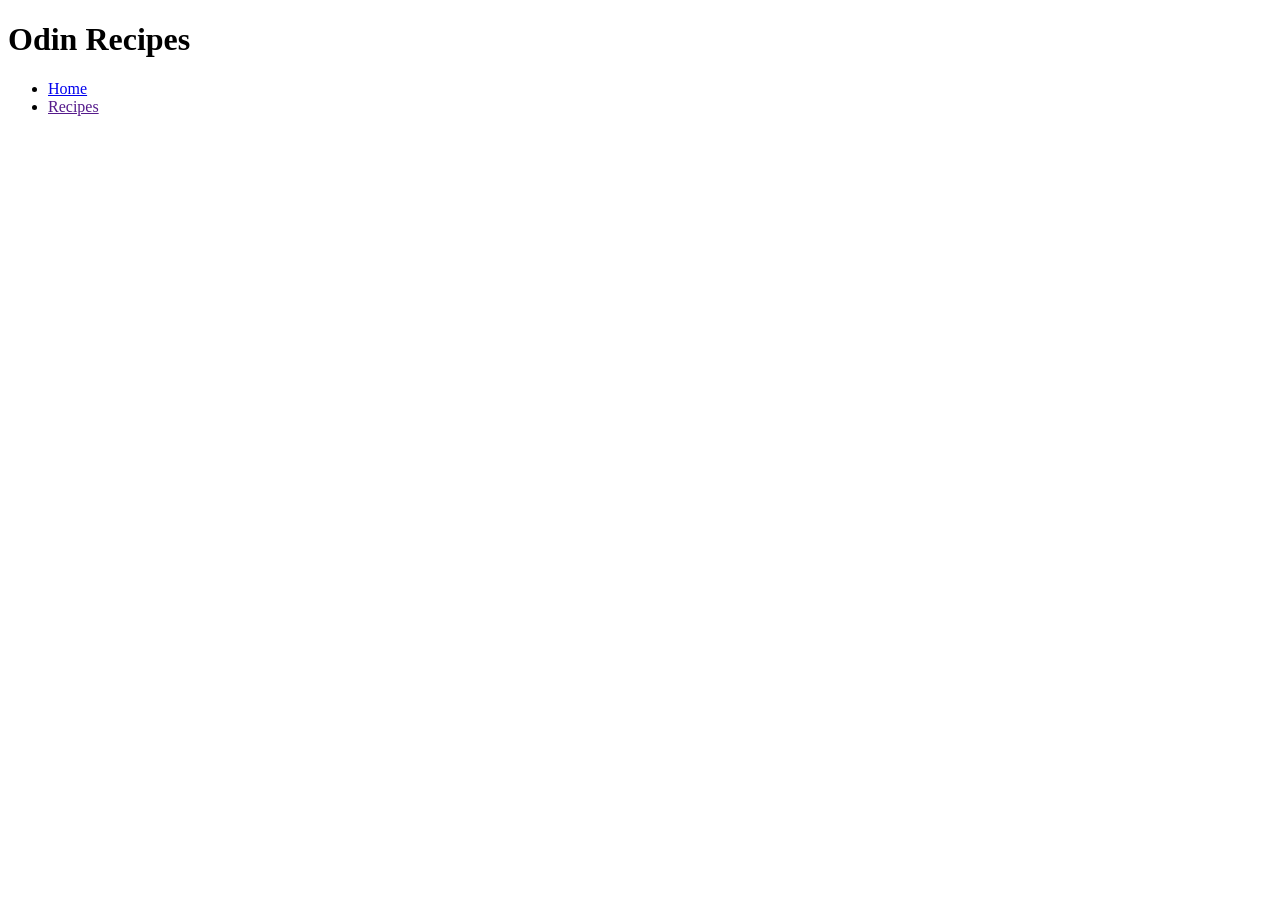
==== index.html @ 214a3cc1 "Update the Navbar Keeping the Navbar simplified and simple" ====
<!doctype html>
<html lang="en">
  <head>
    <meta charset="UTF-8" />
    <meta name="viewport" content="width=device-width, initial-scale=1.0" />
    <title>Odin Recipes</title>
    <link rel="stylesheet" href="styles.css" />
  </head>
  <body>
    <header>
      <h1 class="title">Odin Recipes</h1>

      <nav>
        <ul>
          <li><a href="index.html">Home</a></li>
          <li><a href="">Recipes</a></li>
        </ul>
      </nav>
    </header>

    <main></main>
  </body>
</html>
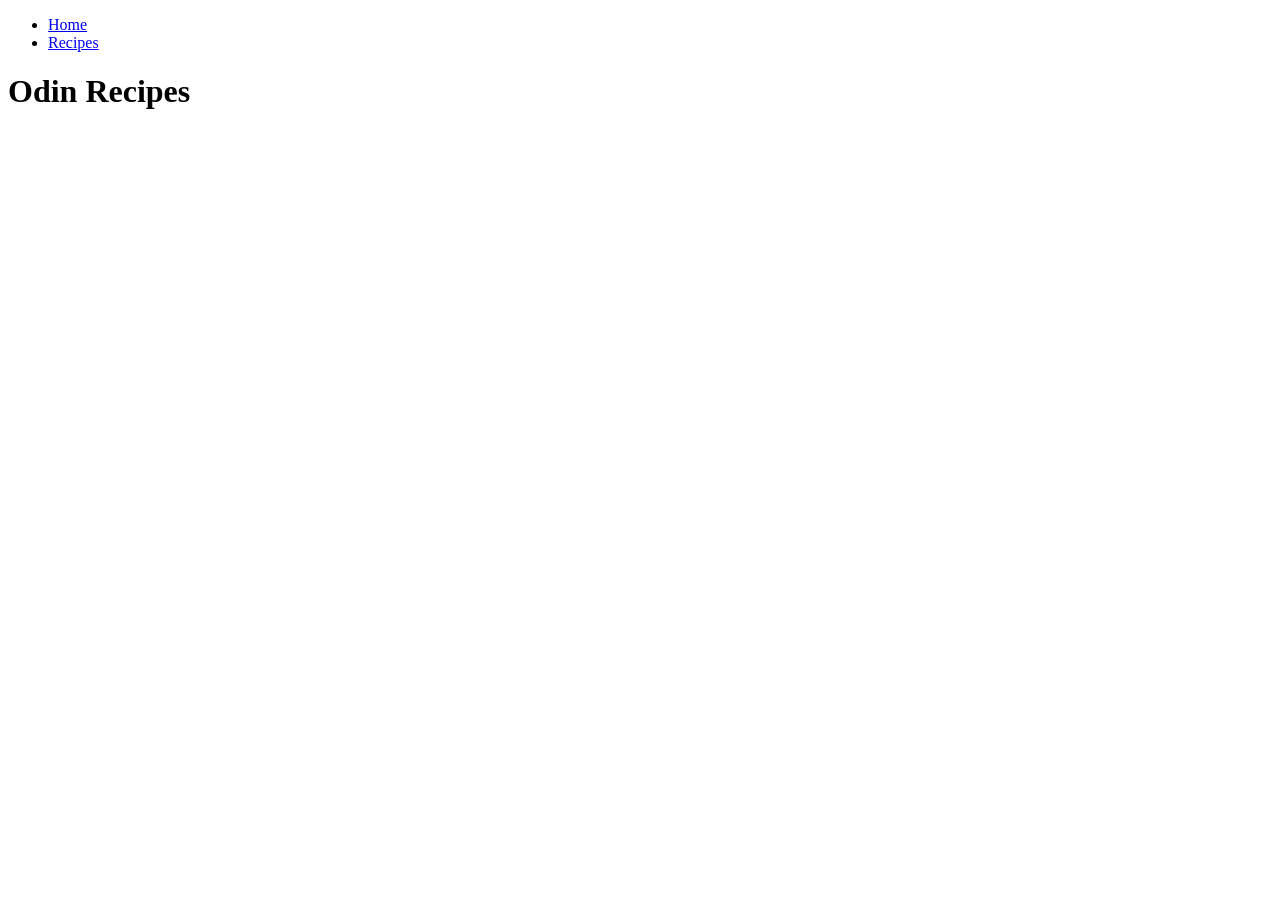
==== commit ea3ff3b4: "Change layout and add cards" ====
--- a/index.html
+++ b/index.html
@@ -7,17 +7,26 @@
     <link rel="stylesheet" href="styles.css" />
   </head>
   <body>
+    <!-- for the sake of semantic html, dividing the page into three sections -->
     <header>
-      <h1 class="title">Odin Recipes</h1>
-
+      <!-- Keeping the Nav simple for easy navigation between the pages.
+        The Nav bar is all the hamburger menu -->
       <nav>
         <ul>
           <li><a href="index.html">Home</a></li>
-          <li><a href="">Recipes</a></li>
+          <li><a href="#recipes">Recipes</a></li>
         </ul>
       </nav>
     </header>
+    
+    <main id="recipes">
+      <h1 class="title">Odin Recipes</h1>
 
-    <main></main>
+      <div class="card-container">
+        <div class="recipe-card">
+          
+        </div>
+      </div>
+    </main>
   </body>
 </html>
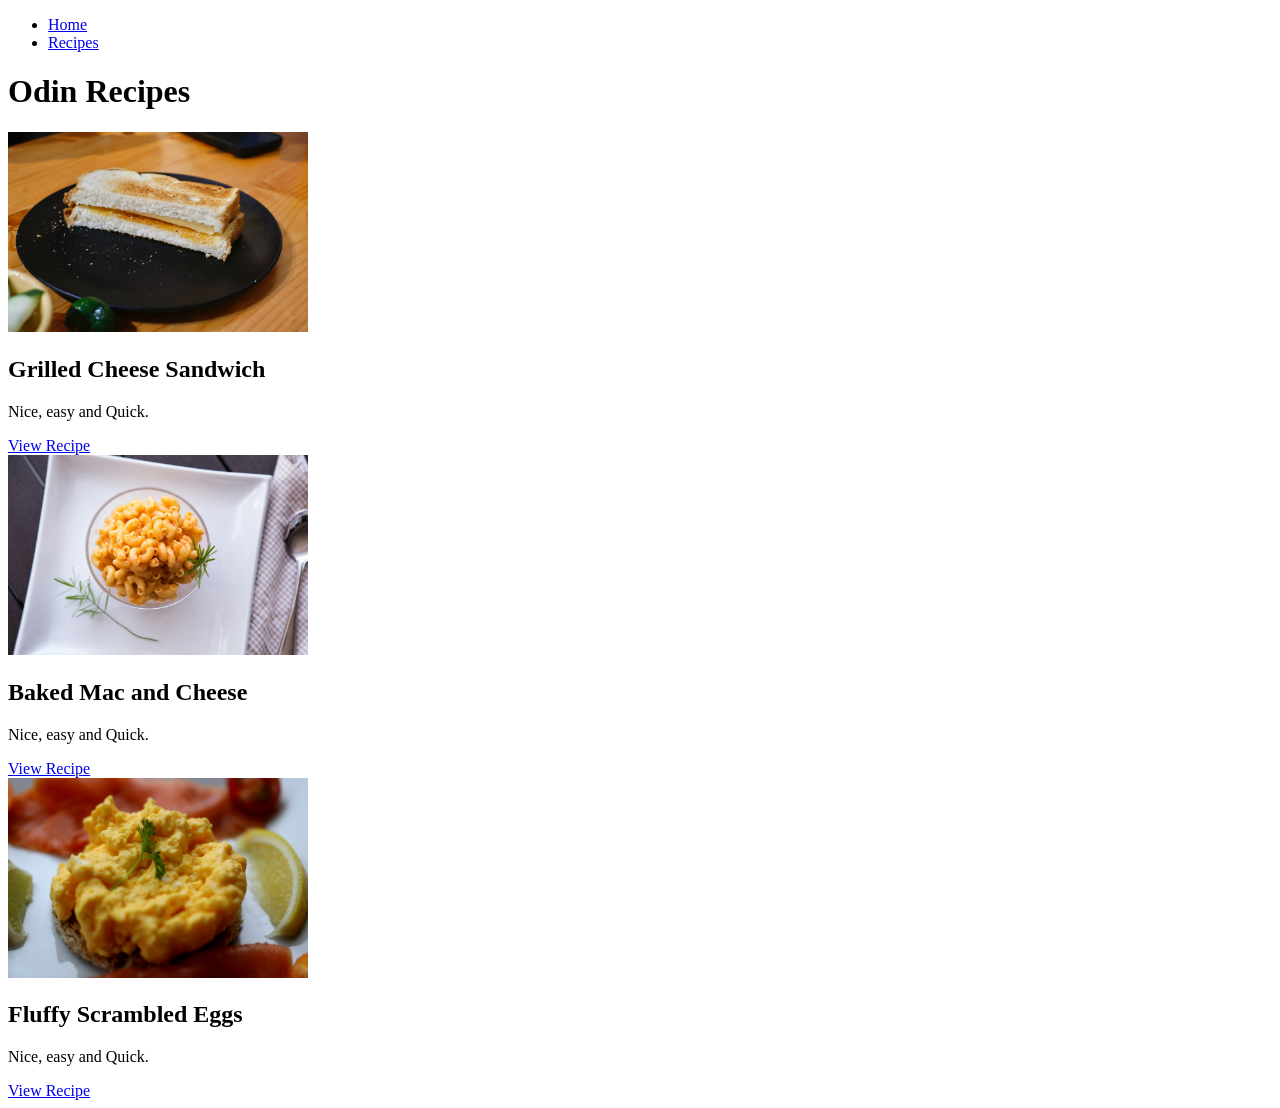
==== commit 23424c02: "Add two more cards for the two recipes" ====
--- a/index.html
+++ b/index.html
@@ -18,13 +18,39 @@
         </ul>
       </nav>
     </header>
-    
-    <main id="recipes">
+
+    <main>
       <h1 class="title">Odin Recipes</h1>
 
-      <div class="card-container">
+      <div id="recipes" class="card-container">
         <div class="recipe-card">
-          
+          <img
+            src="./assets/images/grilled_cheese_sandwich.jpg"
+            alt="a sandwich on a black plate"
+            width="300px" />
+          <h2>Grilled Cheese Sandwich</h2>
+          <p>Nice, easy and Quick.</p>
+          <a href="./recipes/grilledcheese.html">View Recipe</a>
+        </div>
+
+        <div class="recipe-card">
+          <img
+            src="./assets/images/mac-and-cheese.jpg"
+            alt="a bowl of mac and cheese"
+            width="300px" />
+          <h2>Baked Mac and Cheese</h2>
+          <p>Nice, easy and Quick.</p>
+          <a href="./recipes/macandcheese.html">View Recipe</a>
+        </div>
+
+        <div class="recipe-card">
+          <img
+            src="./assets/images/scrambled-eggs.jpg"
+            alt="scrambled eggs on a bun"
+            width="300px" />
+          <h2>Fluffy Scrambled Eggs</h2>
+          <p>Nice, easy and Quick.</p>
+          <a href="./recipes/scrambledeggs.html">View Recipe</a>
         </div>
       </div>
     </main>
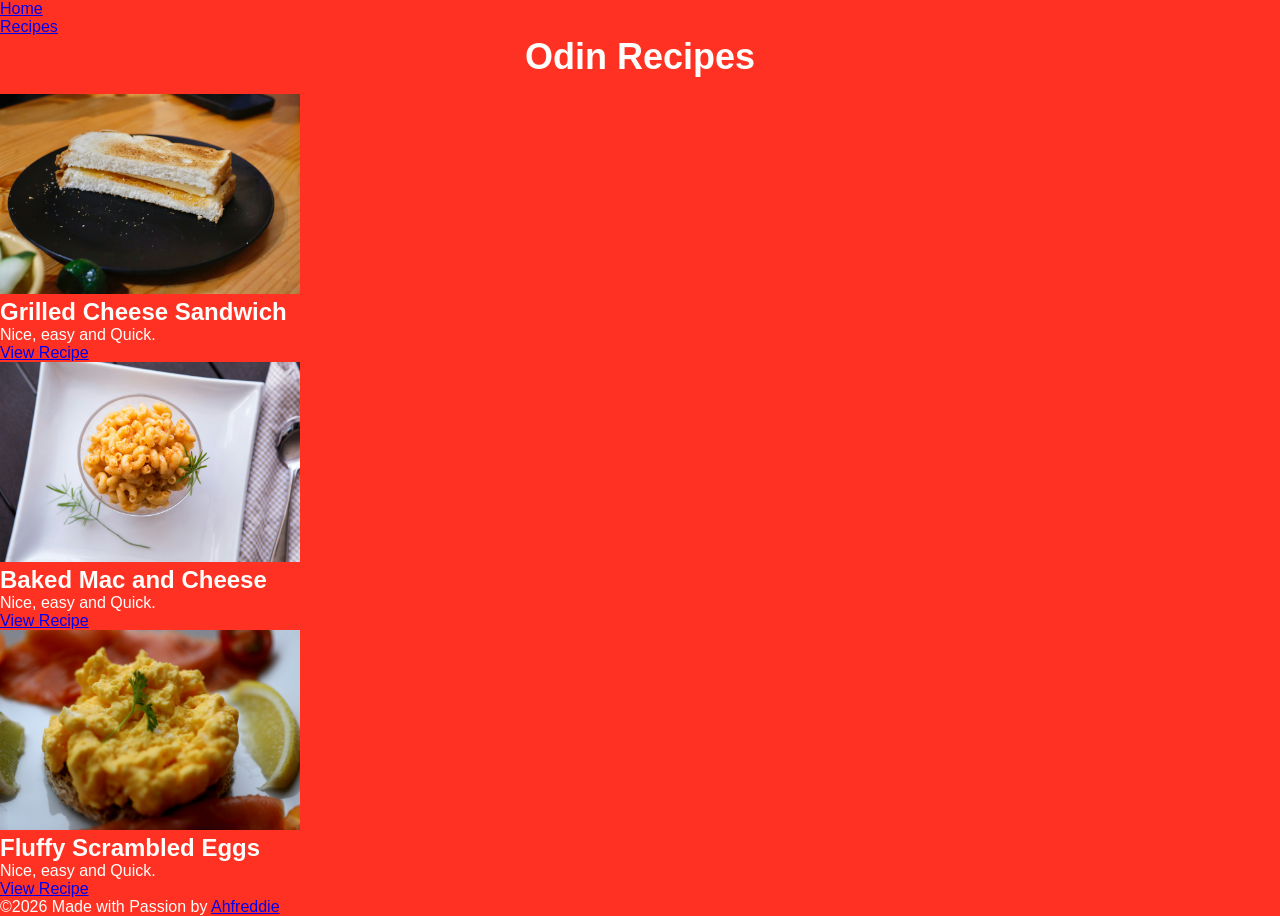
==== commit f5c81f40: "Add footer in index.html" ====
--- a/index.html
+++ b/index.html
@@ -54,5 +54,8 @@
         </div>
       </div>
     </main>
+    <footer>
+      <p>&copy;2026 Made with Passion by <a href="https://github.com/Ahfreddie">Ahfreddie</a></p>
+    </footer>
   </body>
 </html>
--- a/styles.css
+++ b/styles.css
@@ -0,0 +1,56 @@
+/* Reset Defaults */
+*,
+*::after,
+*::before {
+  padding: 0;
+  margin: 0;
+  box-sizing: border-box;
+}
+
+/* Variables */
+:root {
+  /* colors */
+  --color-primary: #fdfefc;
+  --color-secondary: #ff3122;
+  --color-secondary2: #02abf7;
+  --color-secondary3: #fcbd1c;
+  --color-dark: #0c0b0c;
+
+  /* font-size*/
+  --text-base: 1rem;
+  --text-sm: 0.875rem;
+  --text-lg: 1.125rem;
+  --text-xl: 1.875rem;
+  --text-sxl: 2.25rem;
+
+  /* spacing */
+  --spacing-sm: 0.5rem;
+  --spacing-base: 1rem;
+  --spacing-lg: 2rem;
+  --space-xl: 4rem;
+
+  /* border */
+  --dark-border: 5px solid #0c0b0c;
+  --light-border: 5px solid #fdfefc;
+
+  /* border-radius */
+  --rounded-xs: 12px;
+  --rounded-sm: 18px;
+  --rounded-base: 25px;
+  --pill: 50%;
+}
+
+body {
+  background-color: var(--color-secondary);
+  color: var(--color-primary);
+  font-family: Arial, Helvetica, sans-serif;
+}
+
+h1 {
+  text-align: center;
+  font-family: Helvetica, sans-serif;
+  font-size: var(--text-sxl);
+  font-weight: 800;
+
+  margin-bottom: var(--spacing-base);
+}
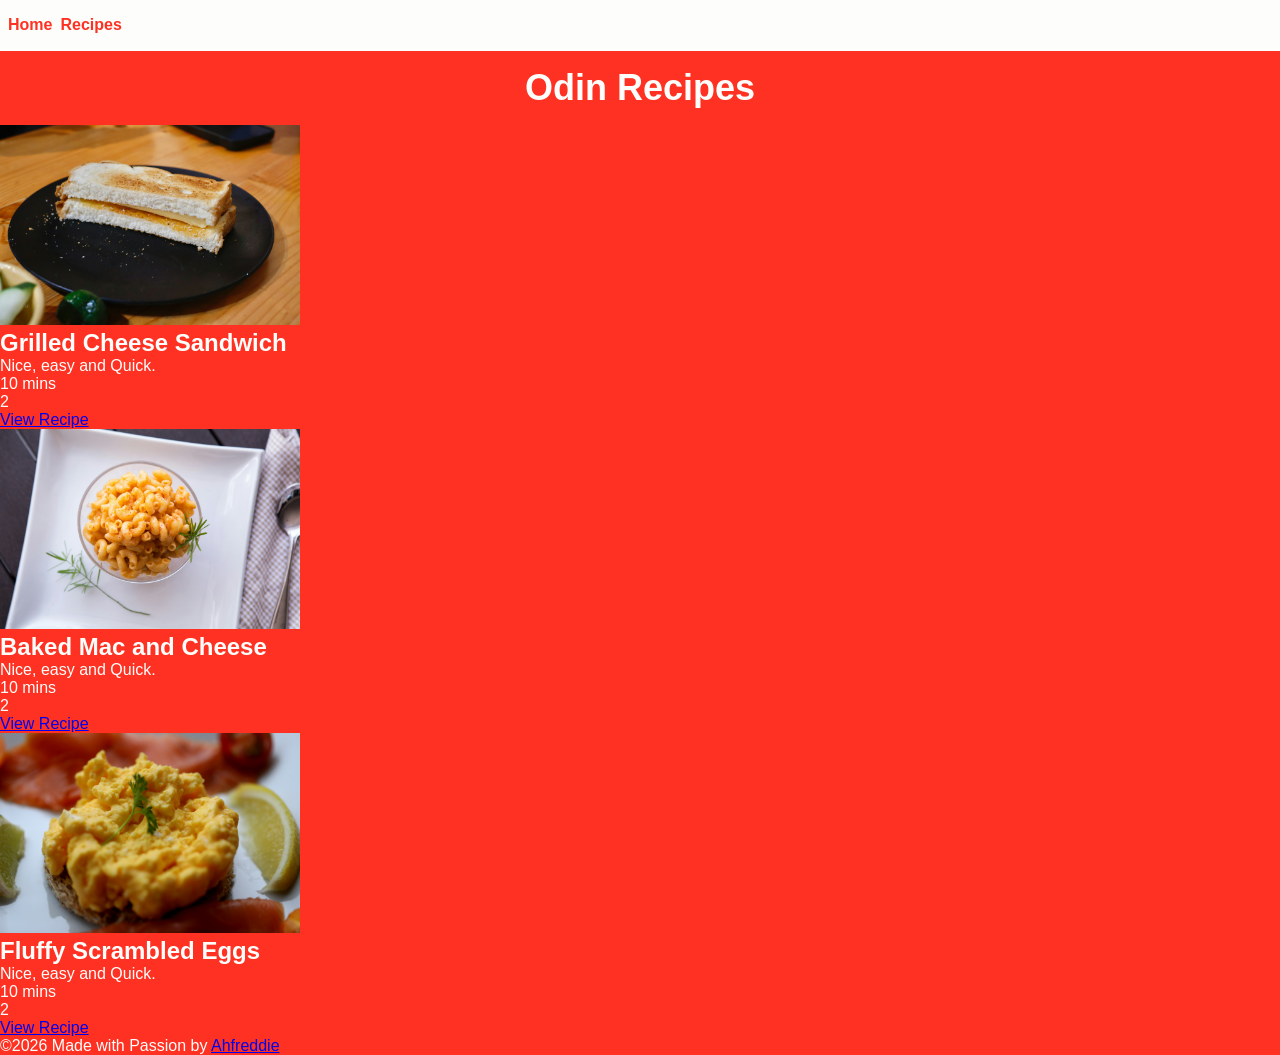
==== commit 9b797b47: "Add Nav bar styling" ====
--- a/index.html
+++ b/index.html
@@ -11,7 +11,7 @@
     <header>
       <!-- Keeping the Nav simple for easy navigation between the pages.
         The Nav bar is all the hamburger menu -->
-      <nav>
+      <nav class="nav-bar">
         <ul>
           <li><a href="index.html">Home</a></li>
           <li><a href="#recipes">Recipes</a></li>
@@ -30,6 +30,10 @@
             width="300px" />
           <h2>Grilled Cheese Sandwich</h2>
           <p>Nice, easy and Quick.</p>
+          <div class="extra-details">
+            <p>10 mins</p>
+            <p>2</p>
+          </div>
           <a href="./recipes/grilledcheese.html">View Recipe</a>
         </div>
 
@@ -40,6 +44,10 @@
             width="300px" />
           <h2>Baked Mac and Cheese</h2>
           <p>Nice, easy and Quick.</p>
+          <div class="extra-details">
+            <p>10 mins</p>
+            <p>2</p>
+          </div>
           <a href="./recipes/macandcheese.html">View Recipe</a>
         </div>
 
@@ -50,7 +58,11 @@
             width="300px" />
           <h2>Fluffy Scrambled Eggs</h2>
           <p>Nice, easy and Quick.</p>
-          <a href="./recipes/scrambledeggs.html">View Recipe</a>
+          <div class="extra-details">
+            <p>10 mins</p>
+            <p>2</p>
+          </div>
+          <a href="./recipes/scrambledeggs.html">View Recipe</a> 
         </div>
       </div>
     </main>
--- a/styles.css
+++ b/styles.css
@@ -44,6 +44,38 @@
   background-color: var(--color-secondary);
   color: var(--color-primary);
   font-family: Arial, Helvetica, sans-serif;
+
+}
+
+/* Nav Bar styling */
+
+header {
+  background-color: var(--color-primary);
+  height: 3.2rem;
+  width: 100%;
+  margin-bottom: var(--spacing-base);
+  
+  
+}
+
+.nav-bar {
+  font-weight: 600;
+  font-size: var(--text-base);
+  padding: var(--spacing-sm);
+
+}
+
+.nav-bar ul {
+  display: flex;
+  gap: var(--spacing-sm);
+  margin: var(--spacing-sm) 0;
+  
+  list-style: none;
+}
+
+.nav-bar a {
+  color: var(--color-secondary);
+  text-decoration: none;
 }
 
 h1 {
@@ -54,3 +86,9 @@
 
   margin-bottom: var(--spacing-base);
 }
+
+
+/* Card container */
+.card-container {
+
+}
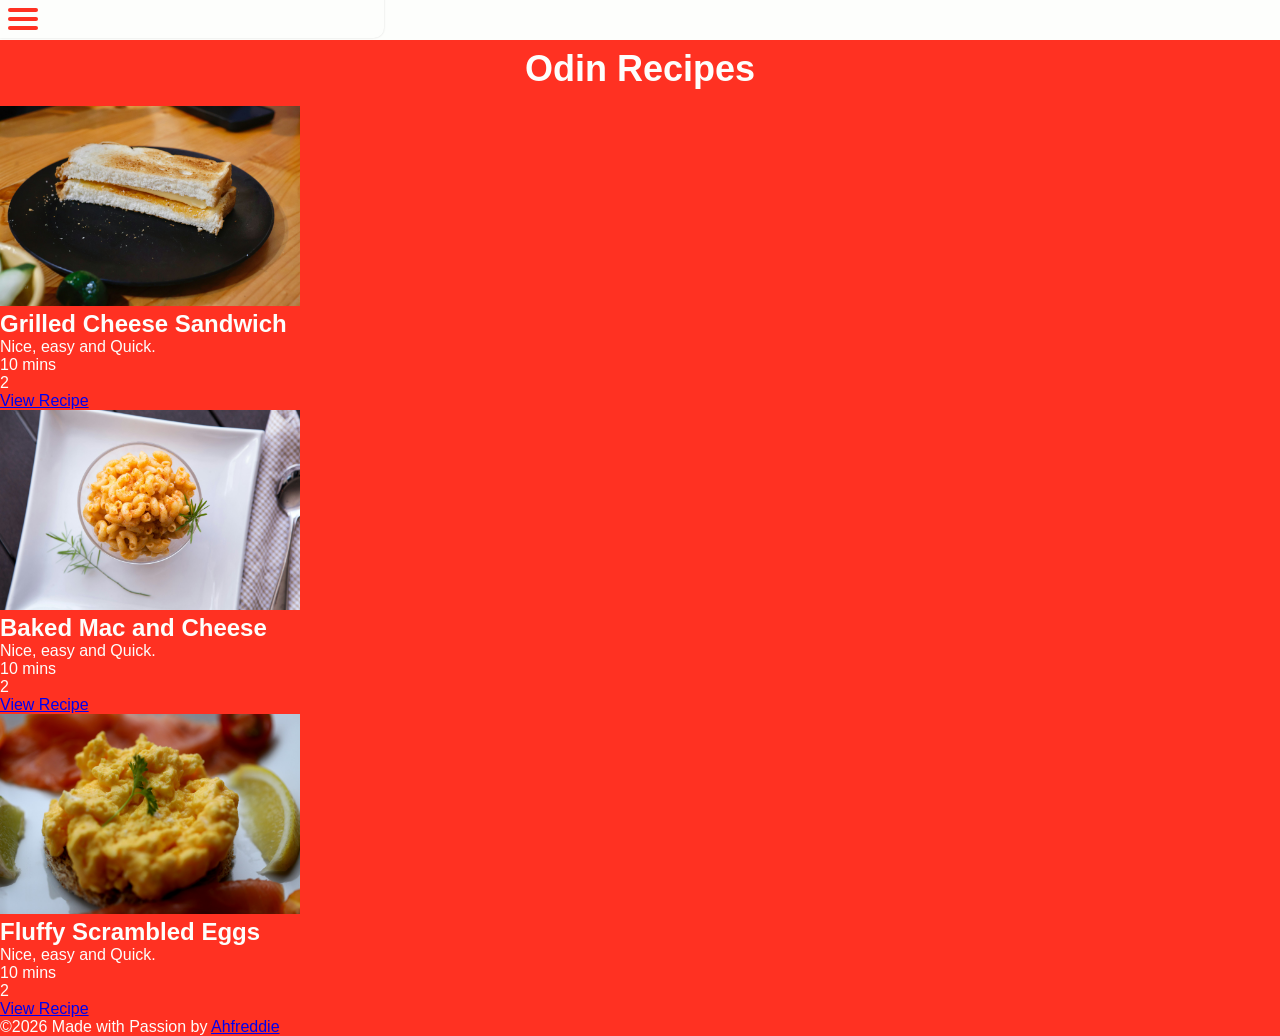
==== commit 6dd0df2a: "Add hamburger menu animation and nav menu" ====
--- a/index.html
+++ b/index.html
@@ -12,7 +12,15 @@
       <!-- Keeping the Nav simple for easy navigation between the pages.
         The Nav bar is all the hamburger menu -->
       <nav class="nav-bar">
-        <ul>
+        <input type="checkbox" id="menu-toggle"> <!-- trigger for the hamburger menu -->
+
+        <label class="hamburger" for="menu-toggle" aria-label="Toggle menu">
+          <span class="top-bun"></span>
+          <span class="meat"></span>
+          <span class="bottom-bun"></span>
+        </label>
+
+        <ul id="menu">
           <li><a href="index.html">Home</a></li>
           <li><a href="#recipes">Recipes</a></li>
         </ul>
--- a/styles.css
+++ b/styles.css
@@ -40,42 +40,112 @@
   --pill: 50%;
 }
 
+html {
+  scroll-behavior: smooth;
+}
+
 body {
   background-color: var(--color-secondary);
   color: var(--color-primary);
   font-family: Arial, Helvetica, sans-serif;
+
+  padding-top: var(--spacing-lg);
 
 }
 
 /* Nav Bar styling */
 
 header {
-  background-color: var(--color-primary);
-  height: 3.2rem;
-  width: 100%;
+  /* height: 2.5rem;
+  width: 100%; */
   margin-bottom: var(--spacing-base);
   
   
 }
 
 .nav-bar {
+  background-color: var(--color-primary);
+  height: 2.5rem;
+  width: 100%;
+  position: fixed;
+  top: 0;
+  z-index: 100;
+
   font-weight: 600;
   font-size: var(--text-base);
-  padding: var(--spacing-sm);
+  padding: var(--spacing-sm) 0;
+  
 
 }
 
-.nav-bar ul {
+#menu {
   display: flex;
+  flex-direction: column;
   gap: var(--spacing-sm);
   margin: var(--spacing-sm) 0;
+
+  height: 100px;
+  width: 30%;
+  padding: var(--spacing-base);
+  background-color: var(--color-primary);
+  box-shadow: 0 0 2px rgba(0,0,0,0.15);
+  border-radius: 0 0 10px 0;
   
   list-style: none;
+  transform: translateY(-100px);
+  /* top: -2.5rem; */
+  transition: all 0.3s ease-in-out;
 }
 
 .nav-bar a {
   color: var(--color-secondary);
   text-decoration: none;
+}
+
+/* Hamburger styling */
+#menu-toggle {
+  display: none;
+}
+
+.hamburger {
+  display: flex;
+  flex-direction: column;
+  width: fit-content;
+  cursor: pointer;
+  gap: 5px;
+  position: relative;
+  margin-left: var(--spacing-sm);
+  z-index: 5;
+}
+
+.hamburger span {
+  display: block;
+  width: 30px;
+  height: 4px;
+  border-radius: 3px;
+  background-color: var(--color-secondary);
+  transition: all 0.3s ease-in-out;
+}
+
+/* hamburger annimation */
+#menu-toggle:checked + .hamburger .top-bun {
+  transform: rotate(-45deg);
+  margin-top: 8px;
+}
+
+#menu-toggle:checked + .hamburger .meat {
+  transform: rotate(45deg);
+  margin-top: -9px;
+}
+
+#menu-toggle:checked + .hamburger .bottom-bun {
+  transform: rotate(45deg);
+  opacity: 0;
+}
+
+#menu-toggle:checked + .hamburger + #menu {
+  top: 2.5rem;
+  transform: scale(1) translateY(0);
 }
 
 h1 {
@@ -89,6 +159,3 @@
 
 
 /* Card container */
-.card-container {
-
-}
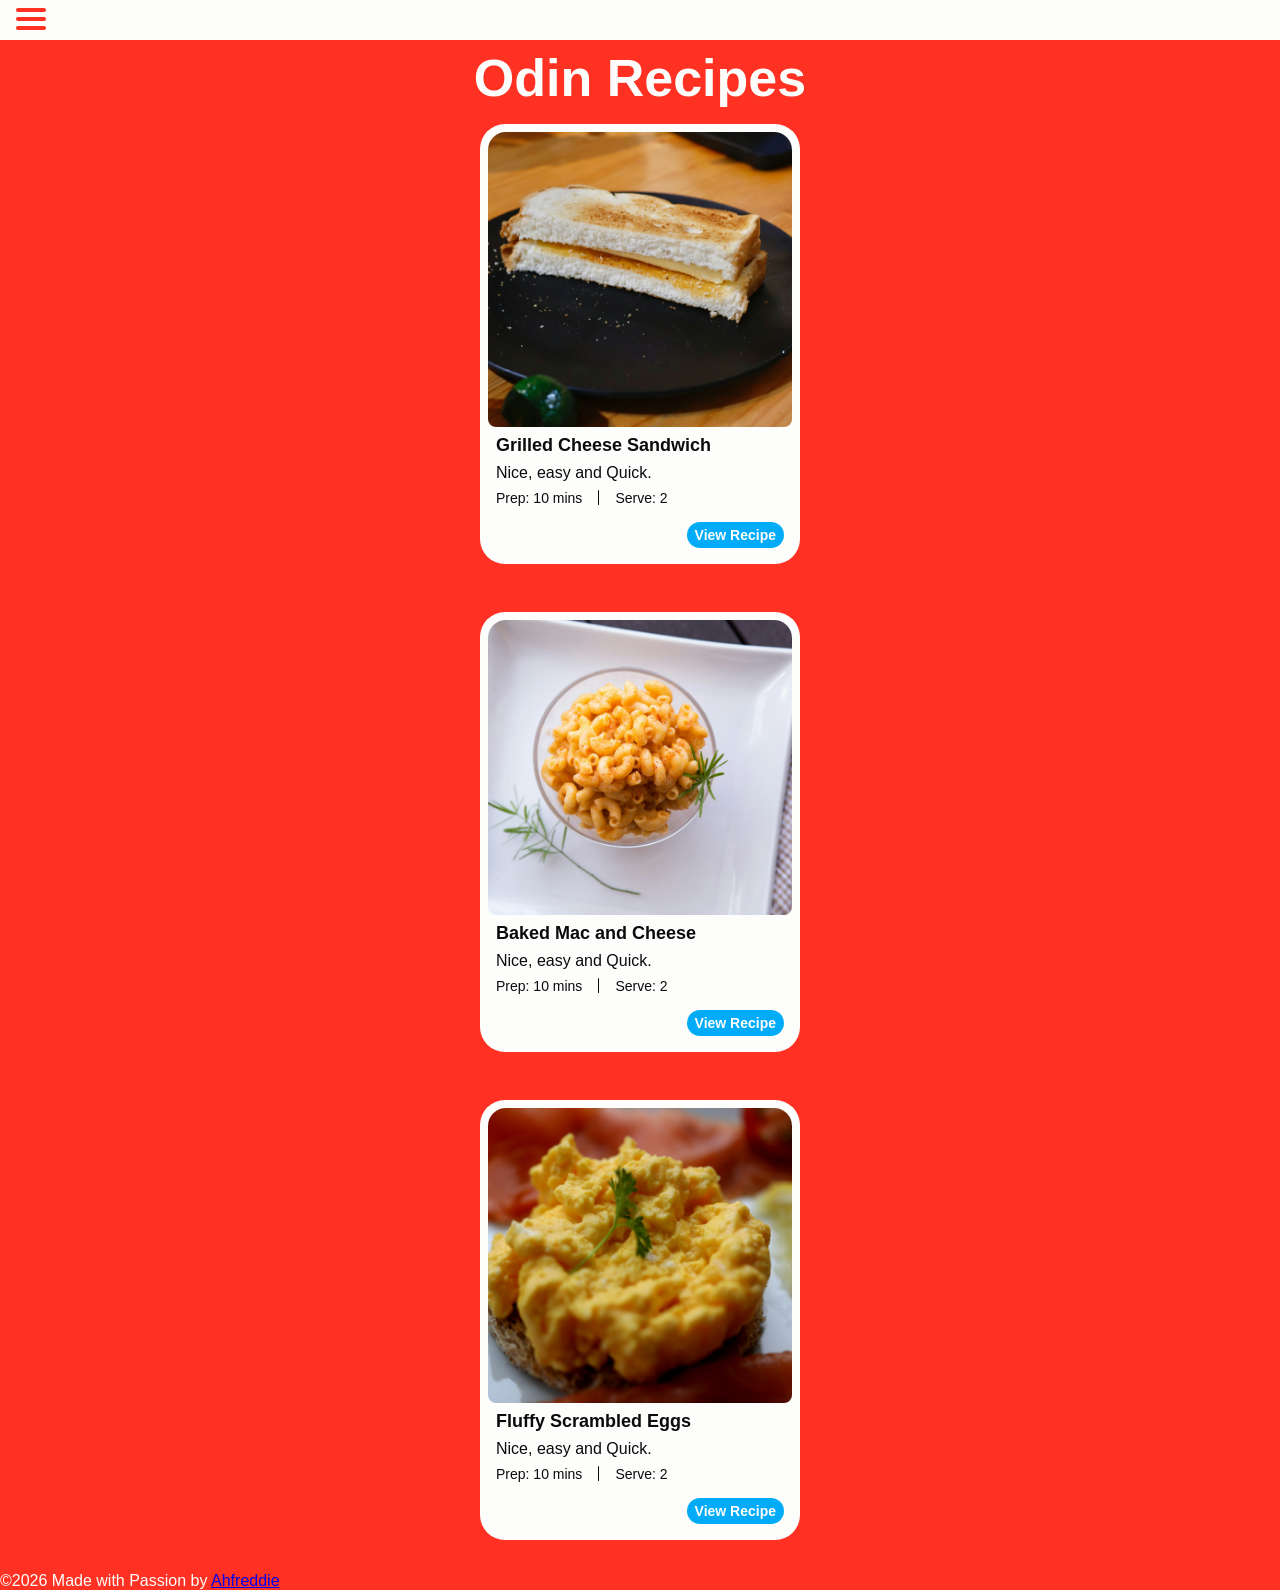
==== commit 53210fca: "Add styling to .recipe-card in index.html" ====
--- a/index.html
+++ b/index.html
@@ -12,7 +12,8 @@
       <!-- Keeping the Nav simple for easy navigation between the pages.
         The Nav bar is all the hamburger menu -->
       <nav class="nav-bar">
-        <input type="checkbox" id="menu-toggle"> <!-- trigger for the hamburger menu -->
+        <input type="checkbox" id="menu-toggle" />
+        <!-- trigger for the hamburger menu -->
 
         <label class="hamburger" for="menu-toggle" aria-label="Toggle menu">
           <span class="top-bun"></span>
@@ -35,47 +36,59 @@
           <img
             src="./assets/images/grilled_cheese_sandwich.jpg"
             alt="a sandwich on a black plate"
-            width="300px" />
-          <h2>Grilled Cheese Sandwich</h2>
-          <p>Nice, easy and Quick.</p>
-          <div class="extra-details">
-            <p>10 mins</p>
-            <p>2</p>
+            class="card-img" />
+          <div class="card-details">
+            <h2>Grilled Cheese Sandwich</h2>
+            <p>Nice, easy and Quick.</p>
+            <div class="extra-details">
+              <p>Prep: 10 mins</p>
+              <span class="bar"></span>
+              <p>Serve: 2</p>
+            </div>
+            <a href="./recipes/grilledcheese.html" class="btn">View Recipe</a>
           </div>
-          <a href="./recipes/grilledcheese.html">View Recipe</a>
         </div>
 
         <div class="recipe-card">
           <img
             src="./assets/images/mac-and-cheese.jpg"
             alt="a bowl of mac and cheese"
-            width="300px" />
-          <h2>Baked Mac and Cheese</h2>
-          <p>Nice, easy and Quick.</p>
-          <div class="extra-details">
-            <p>10 mins</p>
-            <p>2</p>
+            class="card-img" />
+          <div class="card-details">
+            <h2>Baked Mac and Cheese</h2>
+            <p>Nice, easy and Quick.</p>
+            <div class="extra-details">
+              <p>Prep: 10 mins</p>
+              <span class="bar"></span>
+              <p>Serve: 2</p>
+            </div>
+            <a href="./recipes/macandcheese.html" class="btn">View Recipe</a>
           </div>
-          <a href="./recipes/macandcheese.html">View Recipe</a>
         </div>
 
         <div class="recipe-card">
           <img
             src="./assets/images/scrambled-eggs.jpg"
             alt="scrambled eggs on a bun"
-            width="300px" />
-          <h2>Fluffy Scrambled Eggs</h2>
-          <p>Nice, easy and Quick.</p>
-          <div class="extra-details">
-            <p>10 mins</p>
-            <p>2</p>
+            class="card-img" />
+          <div class="card-details">
+            <h2>Fluffy Scrambled Eggs</h2>
+            <p>Nice, easy and Quick.</p>
+            <div class="extra-details">
+              <p>Prep: 10 mins</p>
+              <span class="bar"></span>
+              <p>Serve: 2</p>
+            </div>
+            <a href="./recipes/scrambledeggs.html" class="btn">View Recipe</a>
           </div>
-          <a href="./recipes/scrambledeggs.html">View Recipe</a> 
         </div>
       </div>
     </main>
     <footer>
-      <p>&copy;2026 Made with Passion by <a href="https://github.com/Ahfreddie">Ahfreddie</a></p>
+      <p>
+        &copy;2026 Made with Passion by
+        <a href="https://github.com/Ahfreddie">Ahfreddie</a>
+      </p>
     </footer>
   </body>
 </html>
--- a/styles.css
+++ b/styles.css
@@ -22,6 +22,7 @@
   --text-lg: 1.125rem;
   --text-xl: 1.875rem;
   --text-sxl: 2.25rem;
+  --text-sxl2: 3.25rem;
 
   /* spacing */
   --spacing-sm: 0.5rem;
@@ -34,10 +35,10 @@
   --light-border: 5px solid #fdfefc;
 
   /* border-radius */
-  --rounded-xs: 12px;
+  --rounded-xs: 8px;
   --rounded-sm: 18px;
   --rounded-base: 25px;
-  --pill: 50%;
+  --pill: 999px;
 }
 
 html {
@@ -86,15 +87,24 @@
 
   height: 100px;
   width: 30%;
-  padding: var(--spacing-base);
+  /* padding: var(--spacing-base); */
   background-color: var(--color-primary);
-  box-shadow: 0 0 2px rgba(0,0,0,0.15);
+  
   border-radius: 0 0 10px 0;
   
   list-style: none;
-  transform: translateY(-100px);
+  transform: translateY(-140px);
   /* top: -2.5rem; */
   transition: all 0.3s ease-in-out;
+}
+
+#menu li {
+  padding: var(--spacing-sm);
+  text-align: center;
+}
+
+#menu li:first-of-type {
+  margin-top: var(--spacing-sm);
 }
 
 .nav-bar a {
@@ -114,7 +124,7 @@
   cursor: pointer;
   gap: 5px;
   position: relative;
-  margin-left: var(--spacing-sm);
+  margin-left: var(--spacing-base);
   z-index: 5;
 }
 
@@ -127,7 +137,7 @@
   transition: all 0.3s ease-in-out;
 }
 
-/* hamburger annimation */
+/* hamburger animation */
 #menu-toggle:checked + .hamburger .top-bun {
   transform: rotate(-45deg);
   margin-top: 8px;
@@ -146,6 +156,7 @@
 #menu-toggle:checked + .hamburger + #menu {
   top: 2.5rem;
   transform: scale(1) translateY(0);
+  box-shadow: 0 5px 5px rgba(0,0,0,0.15);
 }
 
 h1 {
@@ -159,3 +170,107 @@
 
 
 /* Card container */
+.card-container {
+  display: flex;
+  flex-direction: column;
+  gap: var(--spacing-base);
+  align-items: center;
+
+}
+
+/* card styling */
+.recipe-card  {
+  background-color: var(--color-primary);
+  color: var(--color-dark);
+  width: 320px;
+  height: 440px;
+  display: flex;
+  flex-direction: column;
+  gap: var(--spacing-sm);
+
+  padding: var(--spacing-sm);
+  margin-bottom: var(--spacing-lg);
+  border-radius: var(--rounded-base);
+
+  transition: box-shadow 0.3s ease-in-out;
+}
+
+.recipe-card:hover {
+  box-shadow: 0 0 10px var(--color-secondary3);
+}
+
+.card-img {
+  object-fit: cover;
+  border-radius: var(--rounded-sm) var(--rounded-sm) var(--rounded-xs) var(--rounded-xs) ;
+  flex: 3;
+}
+
+.card-details {
+  flex: 1;
+  display: flex;
+  flex-direction: column;
+  gap: var(--spacing-sm);
+  padding: 0 var(--spacing-sm) var(--spacing-sm) var(--spacing-sm);
+}
+
+.card-details h2 {
+  font-size: var(--text-lg);
+  /* color: var(--color-secondary); */
+}
+
+.extra-details {
+  display: flex;
+  /* justify-content: space-between; */
+  gap: var(--spacing-base);
+  margin-bottom: var(--spacing-sm);
+  font-size: var(--text-sm);
+  
+}
+
+
+.bar {
+  width: 1px;
+  height: 15px;
+  border-radius: var(--rounded-base);
+  background-color: var(--color-dark);
+}
+
+.btn {
+  align-self: flex-end;
+  text-decoration: none;
+  font-size: var(--text-sm);
+  font-weight: 600;
+
+  background: var(--color-secondary2);
+  color: var(--color-primary);
+  padding-inline: var(--spacing-sm);
+  padding-block: 5px;
+  border-radius: var(--pill);
+
+  transition: color 0.3s ease-in-out background 0.3s ease-in-out ;
+}
+
+.btn:hover {
+  background: var(--color-secondary3);
+  color: var(--color-secondary);
+}
+
+/* responsive styling */
+
+/* tablets */
+@media (min-width: 600px) {
+  #menu {
+    width: 20%;
+  }
+
+  h1 {
+    font-size: var(--text-sxl2);
+  }
+}
+
+/* desktop */
+@media (min-width: 1024px) {
+  #menu {
+    width: 15%;
+  }
+}
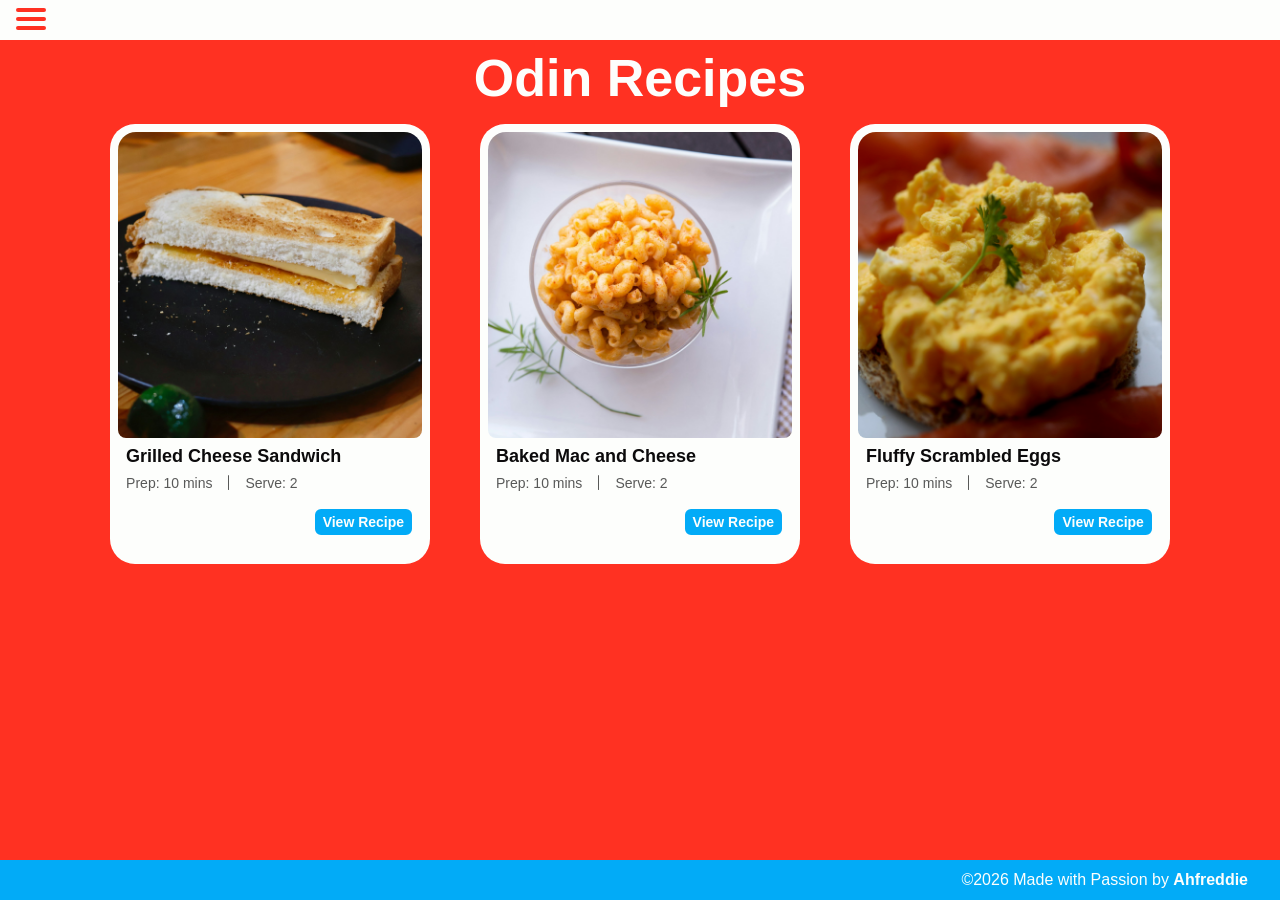
==== commit 35e41a29: "Add content to grilledcheese.html" ====
--- a/index.html
+++ b/index.html
@@ -39,7 +39,7 @@
             class="card-img" />
           <div class="card-details">
             <h2>Grilled Cheese Sandwich</h2>
-            <p>Nice, easy and Quick.</p>
+            
             <div class="extra-details">
               <p>Prep: 10 mins</p>
               <span class="bar"></span>
@@ -56,7 +56,7 @@
             class="card-img" />
           <div class="card-details">
             <h2>Baked Mac and Cheese</h2>
-            <p>Nice, easy and Quick.</p>
+           
             <div class="extra-details">
               <p>Prep: 10 mins</p>
               <span class="bar"></span>
@@ -73,7 +73,7 @@
             class="card-img" />
           <div class="card-details">
             <h2>Fluffy Scrambled Eggs</h2>
-            <p>Nice, easy and Quick.</p>
+            
             <div class="extra-details">
               <p>Prep: 10 mins</p>
               <span class="bar"></span>
@@ -87,7 +87,7 @@
     <footer>
       <p>
         &copy;2026 Made with Passion by
-        <a href="https://github.com/Ahfreddie">Ahfreddie</a>
+        <a href="https://github.com/Ahfreddie" class="git">Ahfreddie</a>
       </p>
     </footer>
   </body>
--- a/styles.css
+++ b/styles.css
@@ -51,7 +51,6 @@
   font-family: Arial, Helvetica, sans-serif;
 
   padding-top: var(--spacing-lg);
-
 }
 
 /* Nav Bar styling */
@@ -60,8 +59,7 @@
   /* height: 2.5rem;
   width: 100%; */
   margin-bottom: var(--spacing-base);
-  
-  
+  /* height: 2.5rem; */
 }
 
 .nav-bar {
@@ -75,8 +73,6 @@
   font-weight: 600;
   font-size: var(--text-base);
   padding: var(--spacing-sm) 0;
-  
-
 }
 
 #menu {
@@ -89,9 +85,9 @@
   width: 30%;
   /* padding: var(--spacing-base); */
   background-color: var(--color-primary);
-  
+
   border-radius: 0 0 10px 0;
-  
+
   list-style: none;
   transform: translateY(-140px);
   /* top: -2.5rem; */
@@ -156,8 +152,13 @@
 #menu-toggle:checked + .hamburger + #menu {
   top: 2.5rem;
   transform: scale(1) translateY(0);
-  box-shadow: 0 5px 5px rgba(0,0,0,0.15);
-}
+  box-shadow: 0 5px 5px rgba(0, 0, 0, 0.15);
+}
+
+main {
+    min-height: calc(100vh - 5.5rem);
+    /* margin-bottom: var(--spacing-lg); */
+  }
 
 h1 {
   text-align: center;
@@ -168,18 +169,16 @@
   margin-bottom: var(--spacing-base);
 }
 
-
 /* Card container */
 .card-container {
   display: flex;
   flex-direction: column;
   gap: var(--spacing-base);
   align-items: center;
-
 }
 
 /* card styling */
-.recipe-card  {
+.recipe-card {
   background-color: var(--color-primary);
   color: var(--color-dark);
   width: 320px;
@@ -192,16 +191,19 @@
   margin-bottom: var(--spacing-lg);
   border-radius: var(--rounded-base);
 
-  transition: box-shadow 0.3s ease-in-out;
+  transition: all 0.3s ease-in-out;
 }
 
 .recipe-card:hover {
-  box-shadow: 0 0 10px var(--color-secondary3);
+  box-shadow: 2px 5px 10px rgba(0, 0, 0, 0.55);
+  background-color: var(--color-secondary2);
+  color: var(--color-primary);
 }
 
 .card-img {
   object-fit: cover;
-  border-radius: var(--rounded-sm) var(--rounded-sm) var(--rounded-xs) var(--rounded-xs) ;
+  border-radius: var(--rounded-sm) var(--rounded-sm) var(--rounded-xs)
+    var(--rounded-xs);
   flex: 3;
 }
 
@@ -224,20 +226,20 @@
   gap: var(--spacing-base);
   margin-bottom: var(--spacing-sm);
   font-size: var(--text-sm);
-  
-}
-
+  color: rgba(0, 0, 0, 0.65);
+}
 
 .bar {
   width: 1px;
   height: 15px;
   border-radius: var(--rounded-base);
-  background-color: var(--color-dark);
+  background-color: rgba(0, 0, 0, 0.65);
 }
 
 .btn {
   align-self: flex-end;
   text-decoration: none;
+  text-align: center;
   font-size: var(--text-sm);
   font-weight: 600;
 
@@ -245,14 +247,41 @@
   color: var(--color-primary);
   padding-inline: var(--spacing-sm);
   padding-block: 5px;
-  border-radius: var(--pill);
-
-  transition: color 0.3s ease-in-out background 0.3s ease-in-out ;
+  border-radius: var(--rounded-xs);
+  border: 2px solid var(--color-primary);
+
+  transition: color 0.3s ease-in-out background 0.3s ease-in-out;
 }
 
 .btn:hover {
-  background: var(--color-secondary3);
+  background: var(--color-primary);
   color: var(--color-secondary);
+}
+
+/* recipe pages styling */
+.recipe-title {
+  font-size: var(--text-xl);
+}
+
+figure {
+  margin: 0 var(--spacing-lg);
+}
+
+/* footer */
+footer {
+  display: flex;
+  justify-content: flex-end;
+  align-items: center;
+  padding-right: var(--spacing-lg);
+  height: 2.5rem;
+  width: 100vw;
+  background-color: #02abf7;
+}
+
+footer a {
+  text-decoration: none;
+  font-weight: 800;
+  color: var(--color-primary);
 }
 
 /* responsive styling */
@@ -263,14 +292,41 @@
     width: 20%;
   }
 
+  
+
   h1 {
     font-size: var(--text-sxl2);
   }
+
+  /* main {
+    height: calc(100% - 5.5rem);
+    margin-bottom: var(--spacing-lg);
+  } */
+
+
+  .card-container {
+    flex-direction: row;
+    justify-content: center;
+    flex-wrap: wrap;
+    gap: 4%;
+  }
 }
 
 /* desktop */
-@media (min-width: 1024px) {
+@media (min-width: 1080px) {
   #menu {
     width: 15%;
   }
-}+
+  main {
+    height: calc(100vh - 5.5rem);
+    /* margin-bottom: var(--spacing-lg); */
+  }
+
+  .card-container {
+    flex-direction: row;
+    justify-content: center;
+    gap: 4%;
+    margin-inline: var(--spacing-base);
+  }
+}
